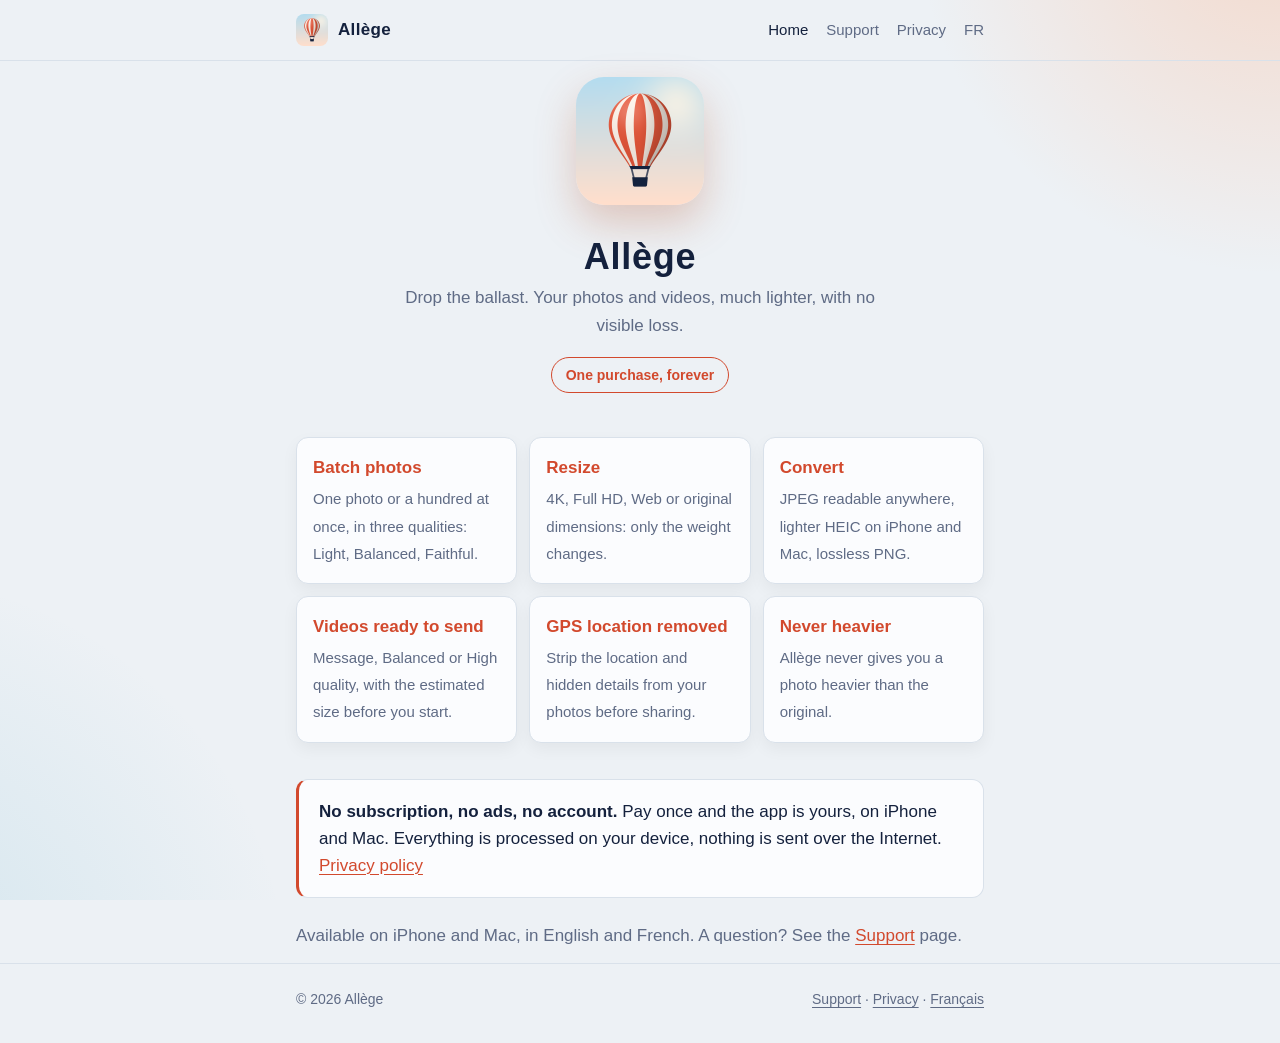
==== en/index.html @ b6061cff "feat: site d'Allège (accueil, assistance, confidentialité, en français et en anglais) Co-Authored-By" ====
<!doctype html>
<html lang="en">
<head>
  <meta charset="utf-8">
  <meta name="viewport" content="width=device-width, initial-scale=1">
  <title>Allège - Compress photos and videos</title>
  <meta name="description" content="Your photos and videos much lighter, with no visible loss. One-time purchase: no subscription, no ads, no account.">
  <meta name="theme-color" content="#edf1f5" media="(prefers-color-scheme: light)">
  <meta name="theme-color" content="#0b1424" media="(prefers-color-scheme: dark)">
  <link rel="icon" type="image/png" href="../favicon.png">
  <link rel="apple-touch-icon" href="../icon.png">
  <link rel="alternate" hreflang="fr" href="../">
  <link rel="stylesheet" href="../style.css">
</head>
<body>
  <header class="site">
    <div class="wrap">
      <a class="brand" href="./"><img src="../favicon.png" alt=""><span>Allège</span></a>
      <nav>
        <a href="./" aria-current="page">Home</a>
        <a href="support.html">Support</a>
        <a href="privacy.html">Privacy</a>
        <a href="../" lang="fr">FR</a>
      </nav>
    </div>
  </header>

  <main class="wrap">
    <section class="hero">
      <img src="../icon.png" alt="Allège icon">
      <h1>Allège</h1>
      <p>Drop the ballast. Your photos and videos, much lighter, with no visible loss.</p>
      <span class="badge">One purchase, forever</span>
    </section>

    <ul class="features">
      <li><strong>Batch photos</strong><span>One photo or a hundred at once, in three qualities: Light, Balanced, Faithful.</span></li>
      <li><strong>Resize</strong><span>4K, Full HD, Web or original dimensions: only the weight changes.</span></li>
      <li><strong>Convert</strong><span>JPEG readable anywhere, lighter HEIC on iPhone and Mac, lossless PNG.</span></li>
      <li><strong>Videos ready to send</strong><span>Message, Balanced or High quality, with the estimated size before you start.</span></li>
      <li><strong>GPS location removed</strong><span>Strip the location and hidden details from your photos before sharing.</span></li>
      <li><strong>Never heavier</strong><span>Allège never gives you a photo heavier than the original.</span></li>
    </ul>

    <div class="card">
      <p><strong>No subscription, no ads, no account.</strong> Pay once and the app is yours, on iPhone and Mac. Everything is processed on your device, nothing is sent over the Internet. <a href="privacy.html">Privacy policy</a></p>
    </div>

    <p class="muted">Available on iPhone and Mac, in English and French. A question? See the <a href="support.html">Support</a> page.</p>
  </main>

  <footer>
    <div class="wrap">
      <span>© 2026 Allège</span>
      <span><a href="support.html">Support</a> · <a href="privacy.html">Privacy</a> · <a href="../" lang="fr">Français</a></span>
    </div>
  </footer>
</body>
</html>
---- style.css ----
/* Allège : ciel d'aube. Brume bleutée, bleu nuit, corail de la montgolfière. */
:root {
  --bg: #edf1f5;
  --surface: #fbfcfe;
  --border: #d9e1ea;
  --text: #14213d;
  --muted: #5f6b85;
  --accent: #d2492d;
  --accent-strong: #a8361e;
  --glow: rgba(255, 179, 138, .40);
  --glow-ink: rgba(46, 156, 194, .14);
  color-scheme: light dark;
}

@media (prefers-color-scheme: dark) {
  :root {
    --bg: #0b1424;
    --surface: #15213a;
    --border: #26324d;
    --text: #eff3f9;
    --muted: #9aa6bf;
    --accent: #ff8462;
    --accent-strong: #ffa486;
    --glow: rgba(255, 132, 98, .14);
    --glow-ink: rgba(108, 199, 230, .12);
  }
}

* { box-sizing: border-box; }

html { -webkit-text-size-adjust: 100%; }

body {
  margin: 0;
  min-height: 100vh;
  background:
    radial-gradient(520px 520px at 100% -10%, var(--glow), transparent 70%),
    radial-gradient(600px 600px at -10% 110%, var(--glow-ink), transparent 70%),
    var(--bg);
  background-attachment: fixed;
  background-attachment: fixed;
  color: var(--text);
  font: 17px/1.6 -apple-system, BlinkMacSystemFont, "Segoe UI", Roboto, "Helvetica Neue", Arial, sans-serif;
}

a { color: var(--accent); text-underline-offset: 3px; }
a:hover { color: var(--accent-strong); }

.wrap {
  max-width: 720px;
  margin: 0 auto;
  padding: 0 16px;
}

header.site { border-bottom: 1px solid var(--border); }
header.site .wrap {
  display: flex;
  align-items: center;
  justify-content: space-between;
  gap: 16px;
  padding-top: 14px;
  padding-bottom: 14px;
}
.brand {
  display: flex;
  align-items: center;
  gap: 10px;
  color: var(--text);
  font-weight: 700;
  letter-spacing: .02em;
  text-decoration: none;
}
.brand img { width: 32px; height: 32px; border-radius: 8px; }
nav { display: flex; gap: 18px; font-size: 15px; }
nav a { color: var(--muted); text-decoration: none; }
nav a:hover, nav a[aria-current="page"] { color: var(--text); }

main { padding: 40px 0 56px; }

.hero { text-align: center; padding: 16px 0 8px; }
.hero img {
  width: 128px;
  height: 128px;
  border-radius: 28px;
  box-shadow: 0 18px 40px rgba(180, 83, 42, .28);
  animation: float 5s ease-in-out infinite;
}
@keyframes float {
  0%, 100% { transform: translateY(0) rotate(-1deg); }
  50% { transform: translateY(-8px) rotate(1deg); }
}
@media (prefers-reduced-motion: reduce) { .hero img { animation: none; } }
.hero h1 { margin: 22px 0 6px; font-size: 36px; font-weight: 700; letter-spacing: .02em; line-height: 1.2; }
.hero p { margin: 0 auto; max-width: 480px; color: var(--muted); }
.badge {
  display: inline-block;
  margin-top: 18px;
  padding: 6px 14px;
  border: 1px solid var(--accent);
  border-radius: 999px;
  color: var(--accent);
  font-size: 14px;
  font-weight: 600;
}

h1 { font-size: 28px; font-weight: 700; line-height: 1.25; margin: 0 0 8px; }
h2 { font-size: 20px; font-weight: 600; margin: 36px 0 10px; }
h3 { font-size: 17px; margin: 24px 0 6px; }
p, ul { margin: 0 0 14px; }
ul { padding-left: 22px; }
li { margin-bottom: 6px; }
.muted { color: var(--muted); }

.features {
  display: grid;
  grid-template-columns: repeat(auto-fit, minmax(200px, 1fr));
  gap: 12px;
  margin: 36px 0;
  padding: 0;
  list-style: none;
}
.features li {
  margin: 0;
  padding: 16px;
  background: var(--surface);
  border: 1px solid var(--border);
  border-radius: 12px;
  box-shadow: 0 6px 16px rgba(0, 0, 0, .05);
}
.features strong { display: block; color: var(--accent); font-weight: 600; margin-bottom: 4px; }
.features span { color: var(--muted); font-size: 15px; }

.card {
  margin: 24px 0;
  padding: 18px 20px;
  background: var(--surface);
  border: 1px solid var(--border);
  border-left: 3px solid var(--accent);
  border-radius: 12px;
}
.card p:last-child { margin-bottom: 0; }

details {
  border-bottom: 1px solid var(--border);
  padding: 14px 0;
}
summary { cursor: pointer; font-weight: 600; }
details p { margin: 10px 0 0; color: var(--muted); }

footer {
  border-top: 1px solid var(--border);
  padding: 24px 0 32px;
  font-size: 14px;
  color: var(--muted);
}
footer .wrap { display: flex; flex-wrap: wrap; gap: 8px 20px; justify-content: space-between; }
footer a { color: var(--muted); }

@media (max-width: 480px) {
  nav { gap: 12px; font-size: 14px; }
  .brand span { display: none; }
  .hero h1 { font-size: 30px; }
}
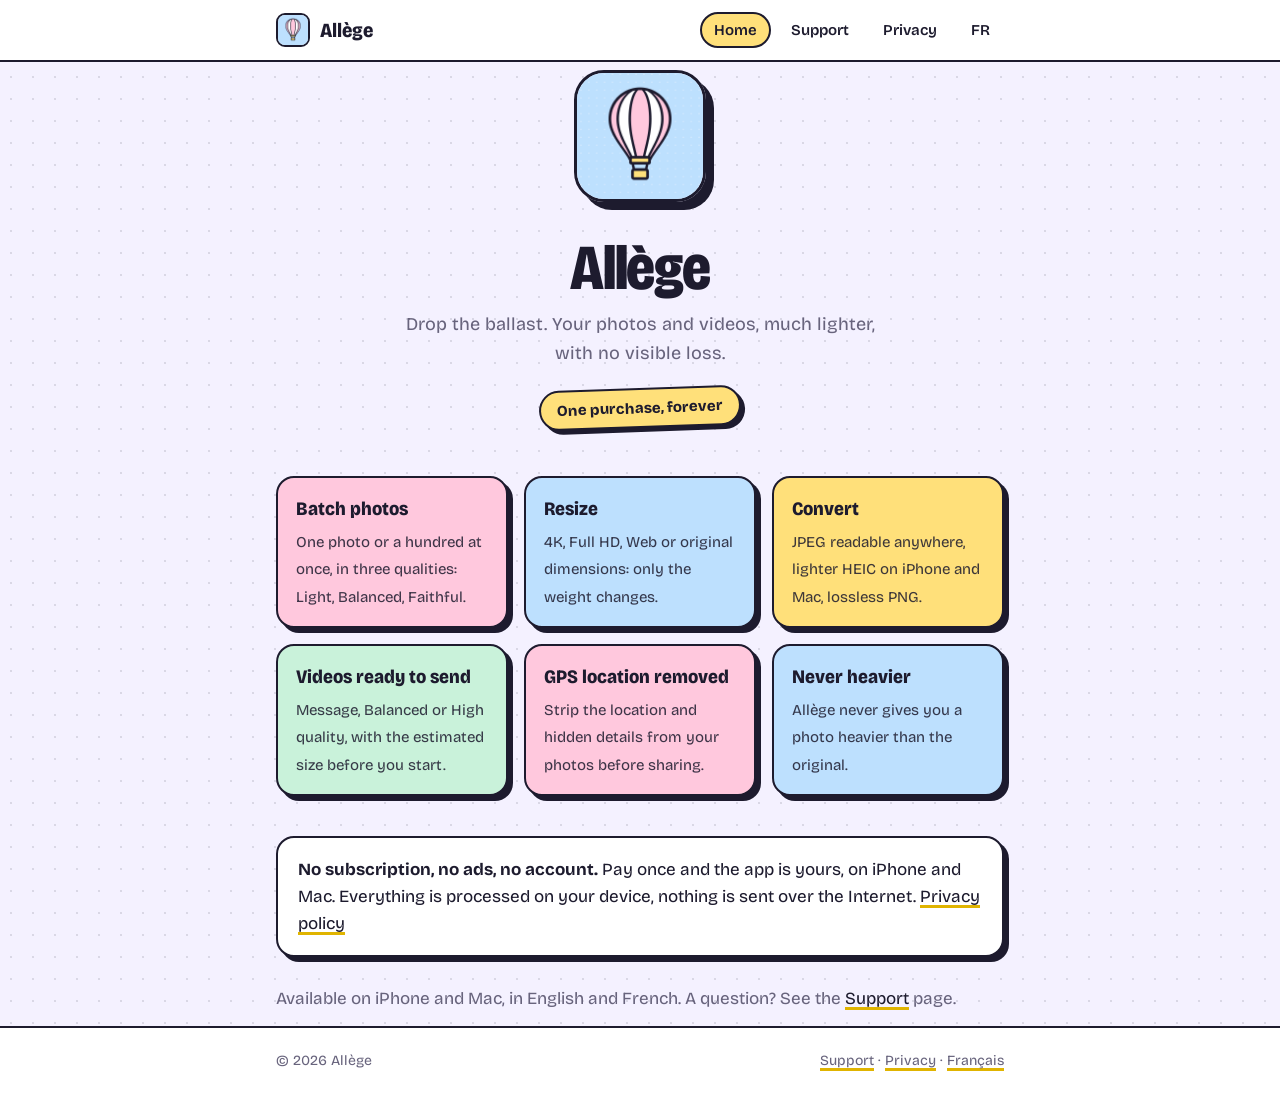
==== commit b3435188: "style: site aux couleurs d'Allège (pastels, style « tampon », Bricolage Grotesque) Co-Authored-By: C" ====
--- a/en/index.html
+++ b/en/index.html
@@ -5,8 +5,8 @@
   <meta name="viewport" content="width=device-width, initial-scale=1">
   <title>Allège - Compress photos and videos</title>
   <meta name="description" content="Your photos and videos much lighter, with no visible loss. One-time purchase: no subscription, no ads, no account.">
-  <meta name="theme-color" content="#edf1f5" media="(prefers-color-scheme: light)">
-  <meta name="theme-color" content="#0b1424" media="(prefers-color-scheme: dark)">
+  <meta name="theme-color" content="#f4f1ff" media="(prefers-color-scheme: light)">
+  <meta name="theme-color" content="#15131f" media="(prefers-color-scheme: dark)">
   <link rel="icon" type="image/png" href="../favicon.png">
   <link rel="apple-touch-icon" href="../icon.png">
   <link rel="alternate" hreflang="fr" href="../">
--- a/style.css
+++ b/style.css
@@ -1,28 +1,33 @@
-/* Allège : ciel d'aube. Brume bleutée, bleu nuit, corail de la montgolfière. */
+/* Allège : style « tampon » en pastels bonbon, comme l'application.
+   Contours épais à l'encre, ombres décalées pleines, fond lavande pointillé. */
+@font-face {
+  font-family: "Bricolage";
+  src: url("bricolage.ttf") format("truetype");
+  font-display: swap;
+}
+
 :root {
-  --bg: #edf1f5;
-  --surface: #fbfcfe;
-  --border: #d9e1ea;
-  --text: #14213d;
-  --muted: #5f6b85;
-  --accent: #d2492d;
-  --accent-strong: #a8361e;
-  --glow: rgba(255, 179, 138, .40);
-  --glow-ink: rgba(46, 156, 194, .14);
+  --bg: #f4f1ff;
+  --surface: #ffffff;
+  --ink: #1d1b2e;
+  --muted: #68647d;
+  --dot: rgba(29, 27, 46, .12);
+  --butter: #ffe07a;
+  --rose: #ffc8dd;
+  --sky: #bde0fe;
+  --mint: #c9f2da;
+  --shadow: #1d1b2e;
   color-scheme: light dark;
 }
 
 @media (prefers-color-scheme: dark) {
   :root {
-    --bg: #0b1424;
-    --surface: #15213a;
-    --border: #26324d;
-    --text: #eff3f9;
-    --muted: #9aa6bf;
-    --accent: #ff8462;
-    --accent-strong: #ffa486;
-    --glow: rgba(255, 132, 98, .14);
-    --glow-ink: rgba(108, 199, 230, .12);
+    --bg: #15131f;
+    --surface: #221f30;
+    --ink: #f4f1ff;
+    --muted: #a8a3bd;
+    --dot: rgba(244, 241, 255, .09);
+    --shadow: #000000;
   }
 }
 
@@ -32,132 +37,172 @@
 
 body {
   margin: 0;
+  overflow-x: hidden;
+  overflow-wrap: anywhere;
   min-height: 100vh;
-  background:
-    radial-gradient(520px 520px at 100% -10%, var(--glow), transparent 70%),
-    radial-gradient(600px 600px at -10% 110%, var(--glow-ink), transparent 70%),
-    var(--bg);
-  background-attachment: fixed;
-  background-attachment: fixed;
-  color: var(--text);
-  font: 17px/1.6 -apple-system, BlinkMacSystemFont, "Segoe UI", Roboto, "Helvetica Neue", Arial, sans-serif;
-}
-
-a { color: var(--accent); text-underline-offset: 3px; }
-a:hover { color: var(--accent-strong); }
+  background-color: var(--bg);
+  background-image: radial-gradient(var(--dot) 1.1px, transparent 1.3px);
+  background-size: 22px 22px;
+  color: var(--ink);
+  font: 17px/1.6 "Bricolage", -apple-system, BlinkMacSystemFont, "Segoe UI", Roboto, Arial, sans-serif;
+  font-variation-settings: "wght" 430, "opsz" 14;
+}
+
+a { color: var(--ink); text-decoration-color: #e0b400; text-decoration-thickness: 3px; text-underline-offset: 3px; }
+a:hover { background: var(--butter); color: #1d1b2e; }
 
 .wrap {
-  max-width: 720px;
+  max-width: 760px;
+  min-width: 0;
   margin: 0 auto;
   padding: 0 16px;
 }
 
-header.site { border-bottom: 1px solid var(--border); }
+header.site { border-bottom: 2px solid var(--ink); background: var(--surface); }
 header.site .wrap {
   display: flex;
   align-items: center;
   justify-content: space-between;
   gap: 16px;
-  padding-top: 14px;
-  padding-bottom: 14px;
+  padding-top: 12px;
+  padding-bottom: 12px;
 }
 .brand {
   display: flex;
   align-items: center;
   gap: 10px;
-  color: var(--text);
-  font-weight: 700;
-  letter-spacing: .02em;
+  color: var(--ink);
+  font-size: 20px;
+  font-variation-settings: "wght" 800, "opsz" 32, "wdth" 90;
   text-decoration: none;
 }
-.brand img { width: 32px; height: 32px; border-radius: 8px; }
-nav { display: flex; gap: 18px; font-size: 15px; }
-nav a { color: var(--muted); text-decoration: none; }
-nav a:hover, nav a[aria-current="page"] { color: var(--text); }
+.brand:hover { background: none; color: var(--ink); }
+.brand img { width: 34px; height: 34px; border-radius: 9px; border: 2px solid var(--ink); }
+nav { display: flex; gap: 6px; font-size: 15px; flex-wrap: wrap; }
+nav a {
+  color: var(--ink);
+  text-decoration: none;
+  padding: 4px 12px;
+  border: 2px solid transparent;
+  border-radius: 999px;
+  font-variation-settings: "wght" 600;
+}
+nav a:hover { border-color: var(--ink); background: var(--surface); color: var(--ink); }
+nav a[aria-current="page"] { background: var(--butter); border-color: var(--ink); color: #1d1b2e; }
 
 main { padding: 40px 0 56px; }
 
-.hero { text-align: center; padding: 16px 0 8px; }
+h1, h2, .hero h1 {
+  font-variation-settings: "wght" 800, "opsz" 96, "wdth" 85;
+  letter-spacing: -.02em;
+  line-height: 1;
+}
+
+.hero { text-align: center; padding: 8px 0 8px; }
 .hero img {
-  width: 128px;
-  height: 128px;
-  border-radius: 28px;
-  box-shadow: 0 18px 40px rgba(180, 83, 42, .28);
+  width: 132px;
+  height: 132px;
+  border-radius: 30px;
+  border: 3px solid #1d1b2e;
+  box-shadow: 8px 8px 0 var(--shadow);
   animation: float 5s ease-in-out infinite;
 }
 @keyframes float {
-  0%, 100% { transform: translateY(0) rotate(-1deg); }
-  50% { transform: translateY(-8px) rotate(1deg); }
+  0%, 100% { transform: translateY(0) rotate(-2deg); }
+  50% { transform: translateY(-8px) rotate(2deg); }
 }
 @media (prefers-reduced-motion: reduce) { .hero img { animation: none; } }
-.hero h1 { margin: 22px 0 6px; font-size: 36px; font-weight: 700; letter-spacing: .02em; line-height: 1.2; }
-.hero p { margin: 0 auto; max-width: 480px; color: var(--muted); }
+.hero h1 { margin: 26px 0 10px; font-size: 64px; }
+.hero p { margin: 0 auto; max-width: 500px; color: var(--muted); font-size: 18px; }
 .badge {
   display: inline-block;
-  margin-top: 18px;
-  padding: 6px 14px;
-  border: 1px solid var(--accent);
+  margin-top: 20px;
+  padding: 6px 16px;
+  border: 2px solid #1d1b2e;
   border-radius: 999px;
-  color: var(--accent);
-  font-size: 14px;
-  font-weight: 600;
-}
-
-h1 { font-size: 28px; font-weight: 700; line-height: 1.25; margin: 0 0 8px; }
-h2 { font-size: 20px; font-weight: 600; margin: 36px 0 10px; }
-h3 { font-size: 17px; margin: 24px 0 6px; }
+  background: var(--butter);
+  color: #1d1b2e;
+  font-size: 15px;
+  font-variation-settings: "wght" 750;
+  box-shadow: 4px 4px 0 var(--shadow);
+  transform: rotate(-2deg);
+}
+
+h1 { font-size: 44px; margin: 0 0 12px; }
+h2 { font-size: 28px; margin: 40px 0 12px; }
+h3 { font-size: 18px; margin: 24px 0 6px; }
 p, ul { margin: 0 0 14px; }
 ul { padding-left: 22px; }
 li { margin-bottom: 6px; }
 .muted { color: var(--muted); }
+strong { font-variation-settings: "wght" 700; }
 
 .features {
   display: grid;
-  grid-template-columns: repeat(auto-fit, minmax(200px, 1fr));
-  gap: 12px;
-  margin: 36px 0;
+  grid-template-columns: repeat(auto-fit, minmax(210px, 1fr));
+  gap: 16px;
+  margin: 40px 0;
   padding: 0;
   list-style: none;
 }
 .features li {
   margin: 0;
-  padding: 16px;
-  background: var(--surface);
-  border: 1px solid var(--border);
-  border-radius: 12px;
-  box-shadow: 0 6px 16px rgba(0, 0, 0, .05);
-}
-.features strong { display: block; color: var(--accent); font-weight: 600; margin-bottom: 4px; }
-.features span { color: var(--muted); font-size: 15px; }
+  padding: 16px 18px;
+  color: #1d1b2e;
+  border: 2px solid #1d1b2e;
+  border-radius: 18px;
+  box-shadow: 5px 5px 0 var(--shadow);
+}
+.features li:nth-child(4n+1) { background: var(--rose); }
+.features li:nth-child(4n+2) { background: var(--sky); }
+.features li:nth-child(4n+3) { background: var(--butter); }
+.features li:nth-child(4n+4) { background: var(--mint); }
+.features strong {
+  display: block;
+  font-size: 19px;
+  font-variation-settings: "wght" 800, "opsz" 32, "wdth" 90;
+  margin-bottom: 4px;
+}
+.features span { font-size: 15px; opacity: .85; }
 
 .card {
-  margin: 24px 0;
+  margin: 28px 0;
   padding: 18px 20px;
   background: var(--surface);
-  border: 1px solid var(--border);
-  border-left: 3px solid var(--accent);
-  border-radius: 12px;
+  border: 2px solid var(--ink);
+  border-radius: 18px;
+  box-shadow: 5px 5px 0 var(--shadow);
 }
 .card p:last-child { margin-bottom: 0; }
 
 details {
-  border-bottom: 1px solid var(--border);
-  padding: 14px 0;
-}
-summary { cursor: pointer; font-weight: 600; }
+  margin: 0 0 12px;
+  padding: 14px 18px;
+  background: var(--surface);
+  border: 2px solid var(--ink);
+  border-radius: 16px;
+  box-shadow: 4px 4px 0 var(--shadow);
+}
+details[open] { background: var(--surface); }
+summary { cursor: pointer; font-variation-settings: "wght" 700; list-style-position: inside; }
+summary::marker { color: #e0b400; }
 details p { margin: 10px 0 0; color: var(--muted); }
 
 footer {
-  border-top: 1px solid var(--border);
-  padding: 24px 0 32px;
+  border-top: 2px solid var(--ink);
+  background: var(--surface);
+  padding: 22px 0 30px;
   font-size: 14px;
   color: var(--muted);
 }
 footer .wrap { display: flex; flex-wrap: wrap; gap: 8px 20px; justify-content: space-between; }
 footer a { color: var(--muted); }
 
-@media (max-width: 480px) {
-  nav { gap: 12px; font-size: 14px; }
+@media (max-width: 520px) {
+  header.site .wrap { gap: 8px; }
+  nav { font-size: 13.5px; gap: 2px; flex-wrap: nowrap; }
+  nav a { padding: 3px 7px; }
   .brand span { display: none; }
-  .hero h1 { font-size: 30px; }
-}
+  .hero h1 { font-size: 48px; }
+  h1 { font-size: 36px; }
+}
